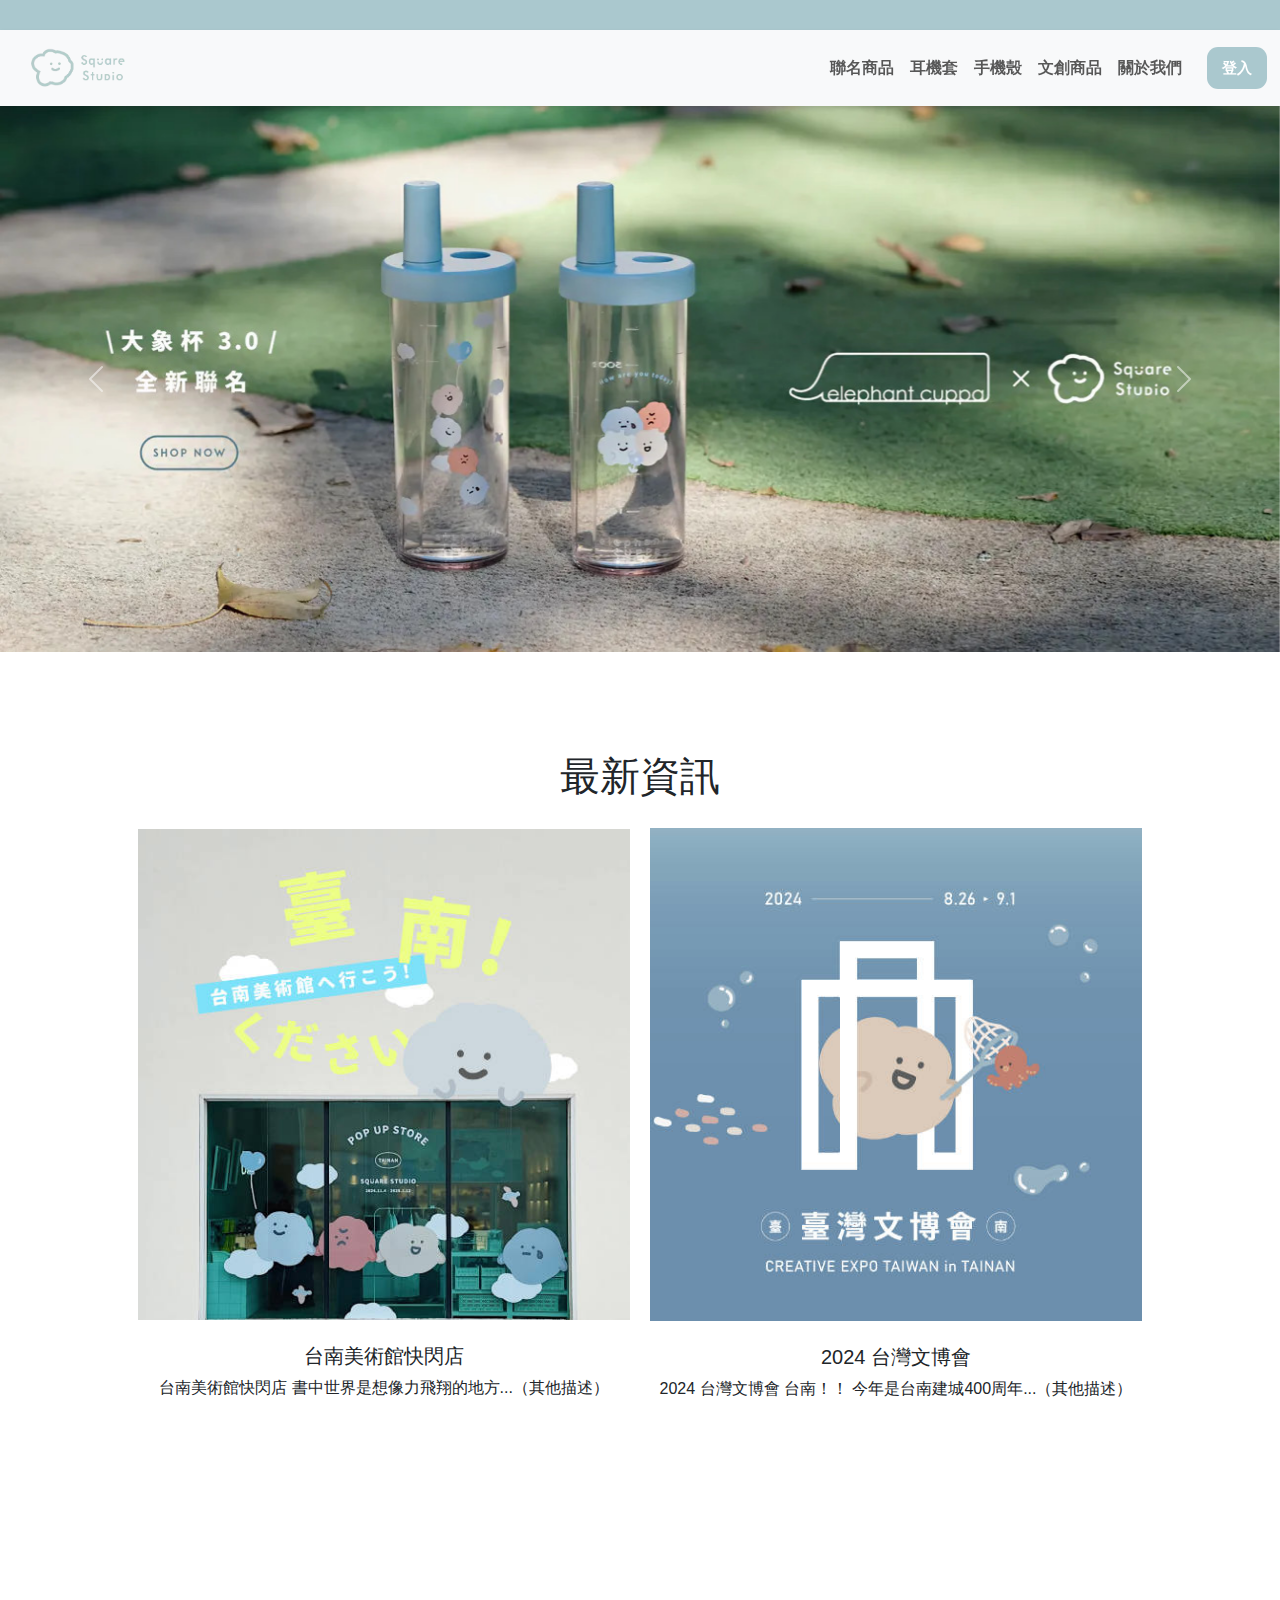
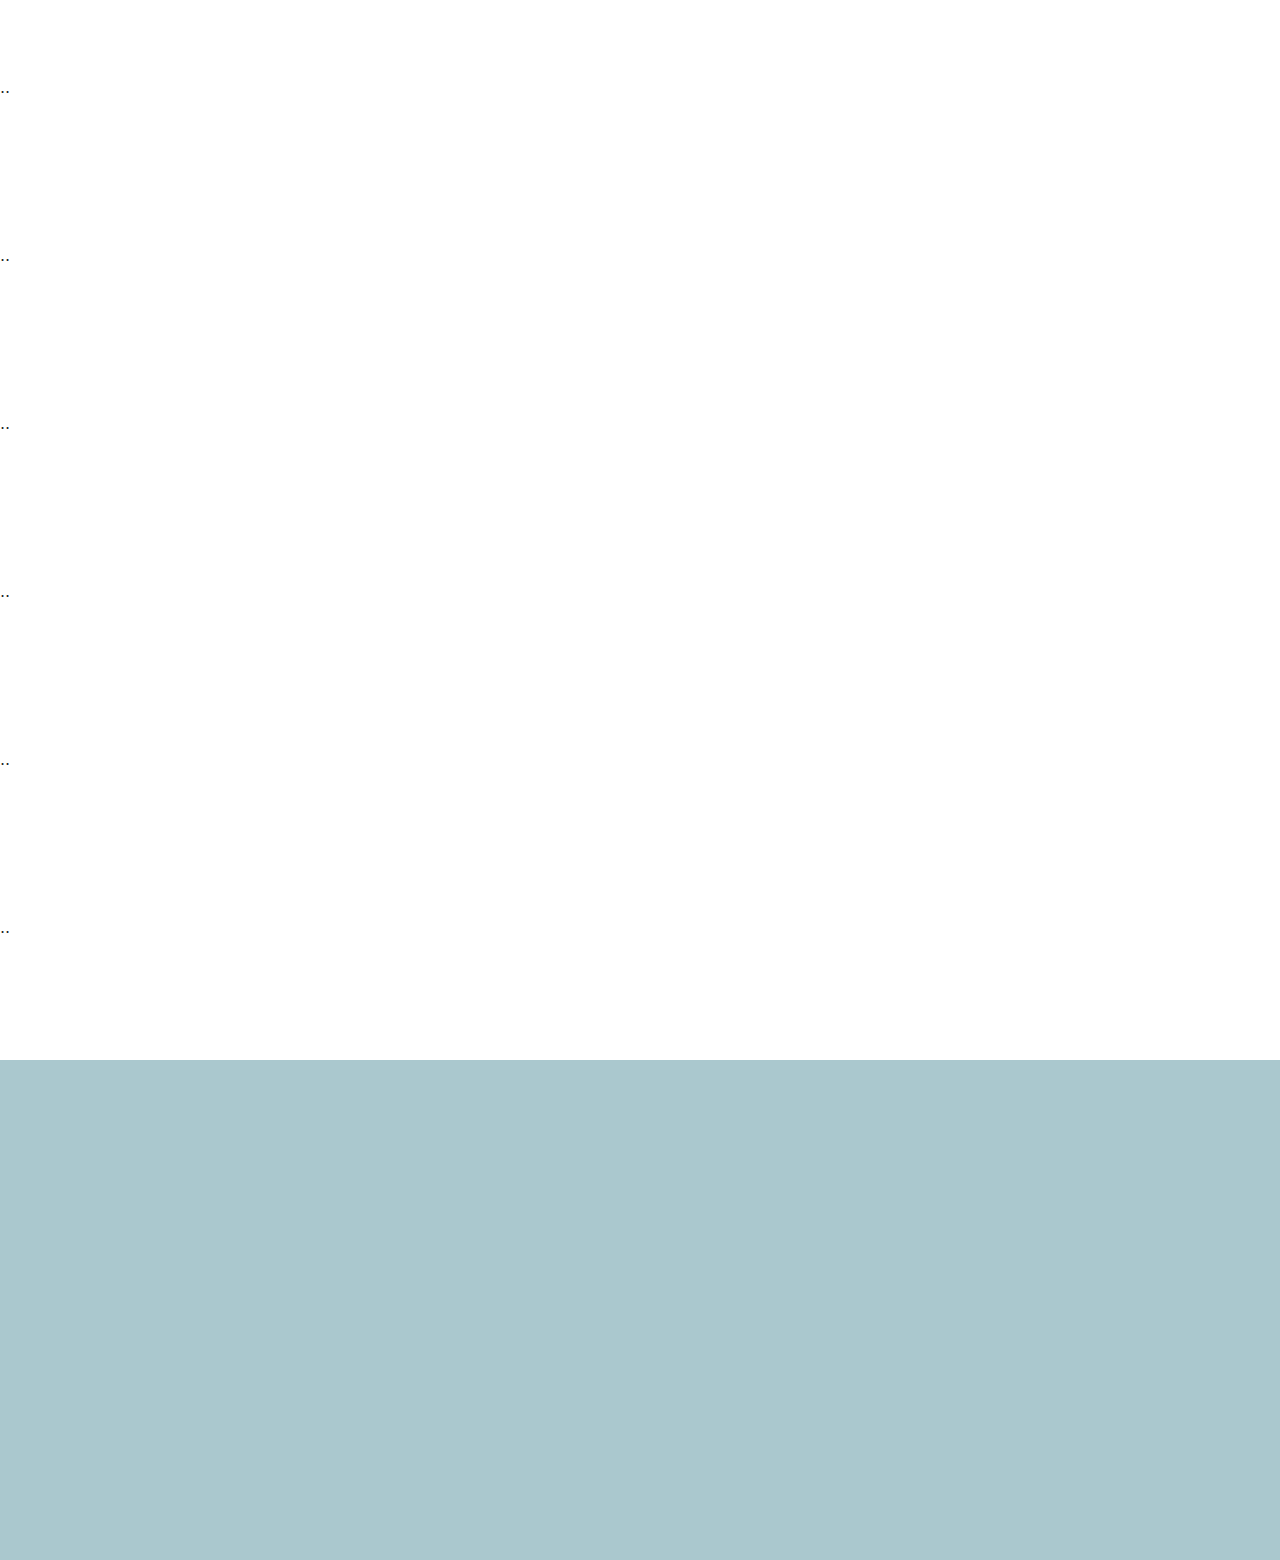
==== index.html @ a5f335f6 "layout 第一版" ====
<!DOCTYPE html>
<html lang="zh-Hant">
  <head>
    <meta charset="UTF-8" />
    <meta name="viewport" content="width=device-width, initial-scale=1.0" />
    <title>文創</title>
    <link
      href="https://cdn.jsdelivr.net/npm/bootstrap@5.3.3/dist/css/bootstrap.min.css"
      rel="stylesheet"
    />
    <link rel="stylesheet" href="styles.css" />
    <script src="https://cdn.jsdelivr.net/npm/bootstrap@5.3.3/dist/js/bootstrap.bundle.min.js"></script>
  </head>
  <body>
    <div class="nav-box"></div>
    <!-- Navbar -->
    <nav class="navbar navbar-expand-lg navbar-light bg-light sticky-top">
      <div class="container-fluid">
        <!-- 左側Logo -->
        <a class="navbar-brand d-flex align-items-center" href="index.html">
          <img src="images/logo.png" alt="Logo" height="50" class="me-2" />
        </a>

        <!-- 漢堡選單按鈕 -->
        <button
          class="navbar-toggler"
          type="button"
          data-bs-toggle="collapse"
          data-bs-target="#navbarNavDropdown"
          aria-controls="navbarNavDropdown"
          aria-expanded="false"
          aria-label="Toggle navigation"
        >
          <span class="navbar-toggler-icon"></span>
        </button>

        <!-- 導覽連結 -->
        <div class="collapse navbar-collapse" id="navbarNavDropdown">
          <ul class="navbar-nav ms-auto">
            <!-- <li class="nav-item dropdown">
              <a
                class="nav-link dropdown-toggle"
                href="#"
                role="button"
                data-bs-toggle="dropdown"
                aria-expanded="false"
              >
                所有商品
              </a>
              <ul class="dropdown-menu">
                <li><a class="dropdown-item" href="#">數位週邊</a></li>
                <li><a class="dropdown-item" href="#">錯誤圖</a></li>
                <li><a class="dropdown-item" href="#">娃娃抱枕</a></li>
                <li><a class="dropdown-item" href="#">杯子系列</a></li>
                <li><a class="dropdown-item" href="#">手帳文具</a></li>
                <li><a class="dropdown-item" href="#">包袋系列</a></li>
                <li><a class="dropdown-item" href="#">防疫小物</a></li>
              </ul>
            </li> -->
            <li class="nav-item">
              <a class="nav-link" href="#">聯名商品</a>
            </li>
            <li class="nav-item">
              <a class="nav-link" href="#">耳機套</a>
            </li>
            <li class="nav-item">
              <a class="nav-link" href="#">手機殼</a>
            </li>
            <li class="nav-item">
              <a class="nav-link" href="#">文創商品</a>
            </li>
            <li class="nav-item">
              <a class="nav-link" href="#">關於我們</a>
            </li>
            <li class="nav-item">
              <a class="nav-link" href="#"></a>
            </li>
          </ul>
          <div class="loginBtn">
            <button class="custom-button" href="#">登入</button>
          </div>
        </div>
      </div>
    </nav>

    <!-- <div class="content">
      <img src="images/image.png" alt="主圖片" class="img-fluid w-100" />
    </div> -->
    <!-- 自動輪播 -->
    <div
      id="carouselExampleInterval"
      class="carousel slide"
      data-bs-ride="carousel"
    >
      <div class="carousel-inner">
        <div class="carousel-item active" data-bs-interval="5000">
          <a
            href="https://www.squarestudiotw.com/zh-hant/categories/elephant-cuppa"
            ><img src="images/bottle.jpg" class="d-block w-100" alt="..."
          /></a>
        </div>
        <div class="carousel-item" data-bs-interval="10000">
          <img src="images/cloud_bag.jpg" class="d-block w-100" alt="..." />
        </div>
        <div class="carousel-item">
          <img src="images/white_cloud.jpg" class="d-block w-100" alt="..." />
        </div>
      </div>
      <button
        class="carousel-control-prev"
        type="button"
        data-bs-target="#carouselExampleInterval"
        data-bs-slide="prev"
      >
        <span class="carousel-control-prev-icon" aria-hidden="true"></span>
        <span class="visually-hidden">Previous</span>
      </button>
      <button
        class="carousel-control-next"
        type="button"
        data-bs-target="#carouselExampleInterval"
        data-bs-slide="next"
      >
        <span class="carousel-control-next-icon" aria-hidden="true"></span>
        <span class="visually-hidden">Next</span>
      </button>
    </div>

    <div class="mid-section">
      <h1>最新資訊</h1>
      <div class="mid-card">
        <div class="section">
          <img src="images/news1.jpg" alt="Left Image" />
          <br />
          <h5>台南美術館快閃店</h5>
          <p>台南美術館快閃店 書中世界是想像力飛翔的地方...（其他描述）</p>
        </div>
        <div class="section">
          <img src="images/news2.jpg" alt="Right Image" />
          <br />
          <h5>2024 台灣文博會</h5>
          <p>2024 台灣文博會 台南！！ 今年是台南建城400周年...（其他描述）</p>
        </div>
      </div>
    </div>

    <div>
      <br />..<br /><br /><br /><br /><br /><br /><br />..<br /><br /><br /><br /><br /><br /><br />..<br /><br /><br /><br /><br /><br />
      <br />..<br /><br /><br /><br /><br /><br /><br />..<br /><br /><br /><br /><br /><br /><br />..<br /><br /><br /><br /><br /><br />
    </div>
    <div class="footer"></div>
  </body>
</html>
---- styles.css ----
/* 最上方藍藍 */
.nav-box {
  height: 30px;
  background-color: #aac8ce;
  color: #fff;
  padding: 10px;
  text-align: center;
  font-size: 18px;
}

/* navbar下方陰影 */
.navbar {
  box-shadow: 0 2px 4px rgba(0, 0, 0, 0.1);
}

.navbar ul li a {
  font-weight: bold;
}

/* 藍綠色按鈕 */
.custom-button {
  background-color: #aac8ce;
  color: white; /* 按鈕文字顏色 */
  font-weight: bold;
  border: none; /* 去除邊框 */
  padding: 10px 15px; /* 內邊距 */
  text-align: center; /* 文字居中 */
  font-size: 15px; /* 字體大小 */
  margin: 2px 1px; /* 外邊距 */
  border-radius: 11px;
}

.mid-section {
  display: flex;
  flex-direction: column;
  align-items: center;
  /* justify-content: center; */
  font-family: Arial, sans-serif;
  height: 100vh;
  margin: 0;
  margin-top: 100px; /* 添加上邊距 */
}

.mid-card {
  display: flex;
  justify-content: center;
  align-items: center;
  width: 80%;
  margin-top: 20px;
}
.section {
  margin: 0 10px;
  text-align: center;
}
.section img {
  width: 100%;
  max-width: 500px;
  height: auto;
  display: block;
  margin: 0 auto;
}

.footer {
  background-color: #aac8ce;
  height: 500px;
  width: 100%;
}
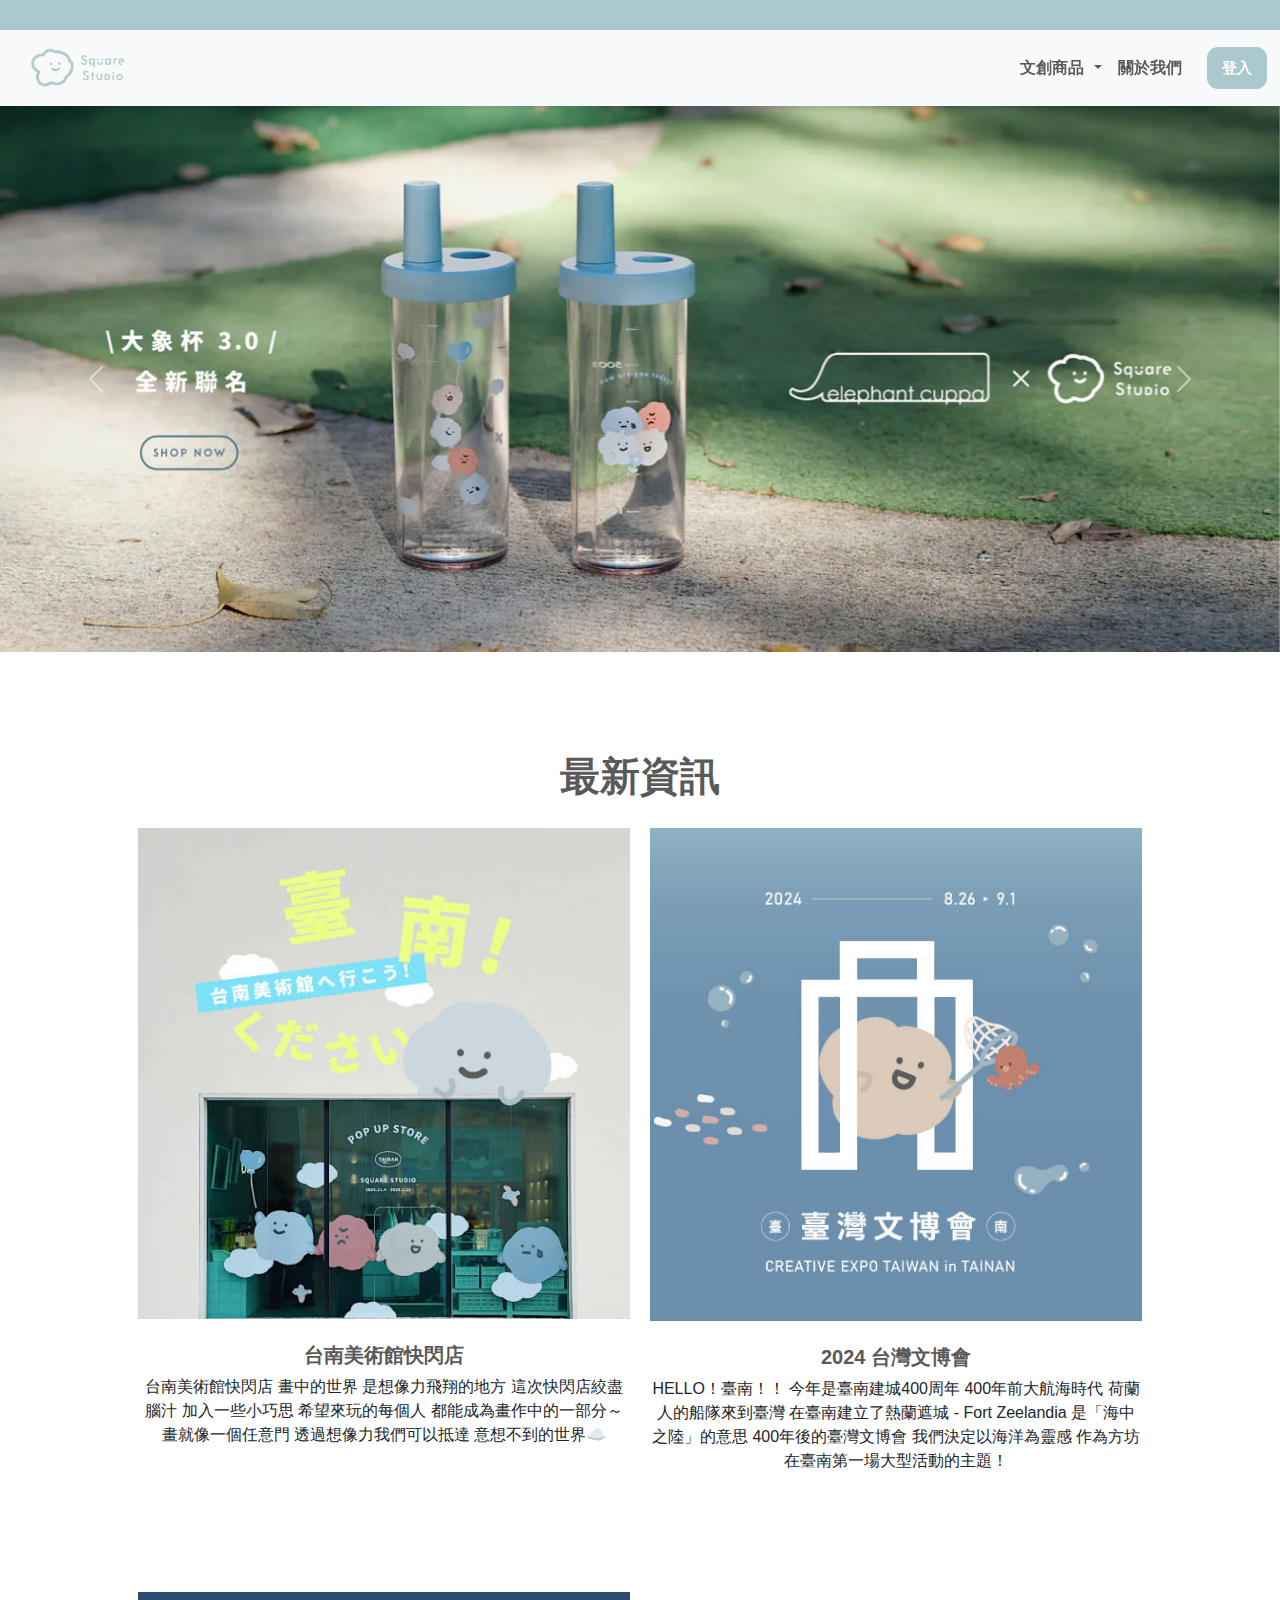
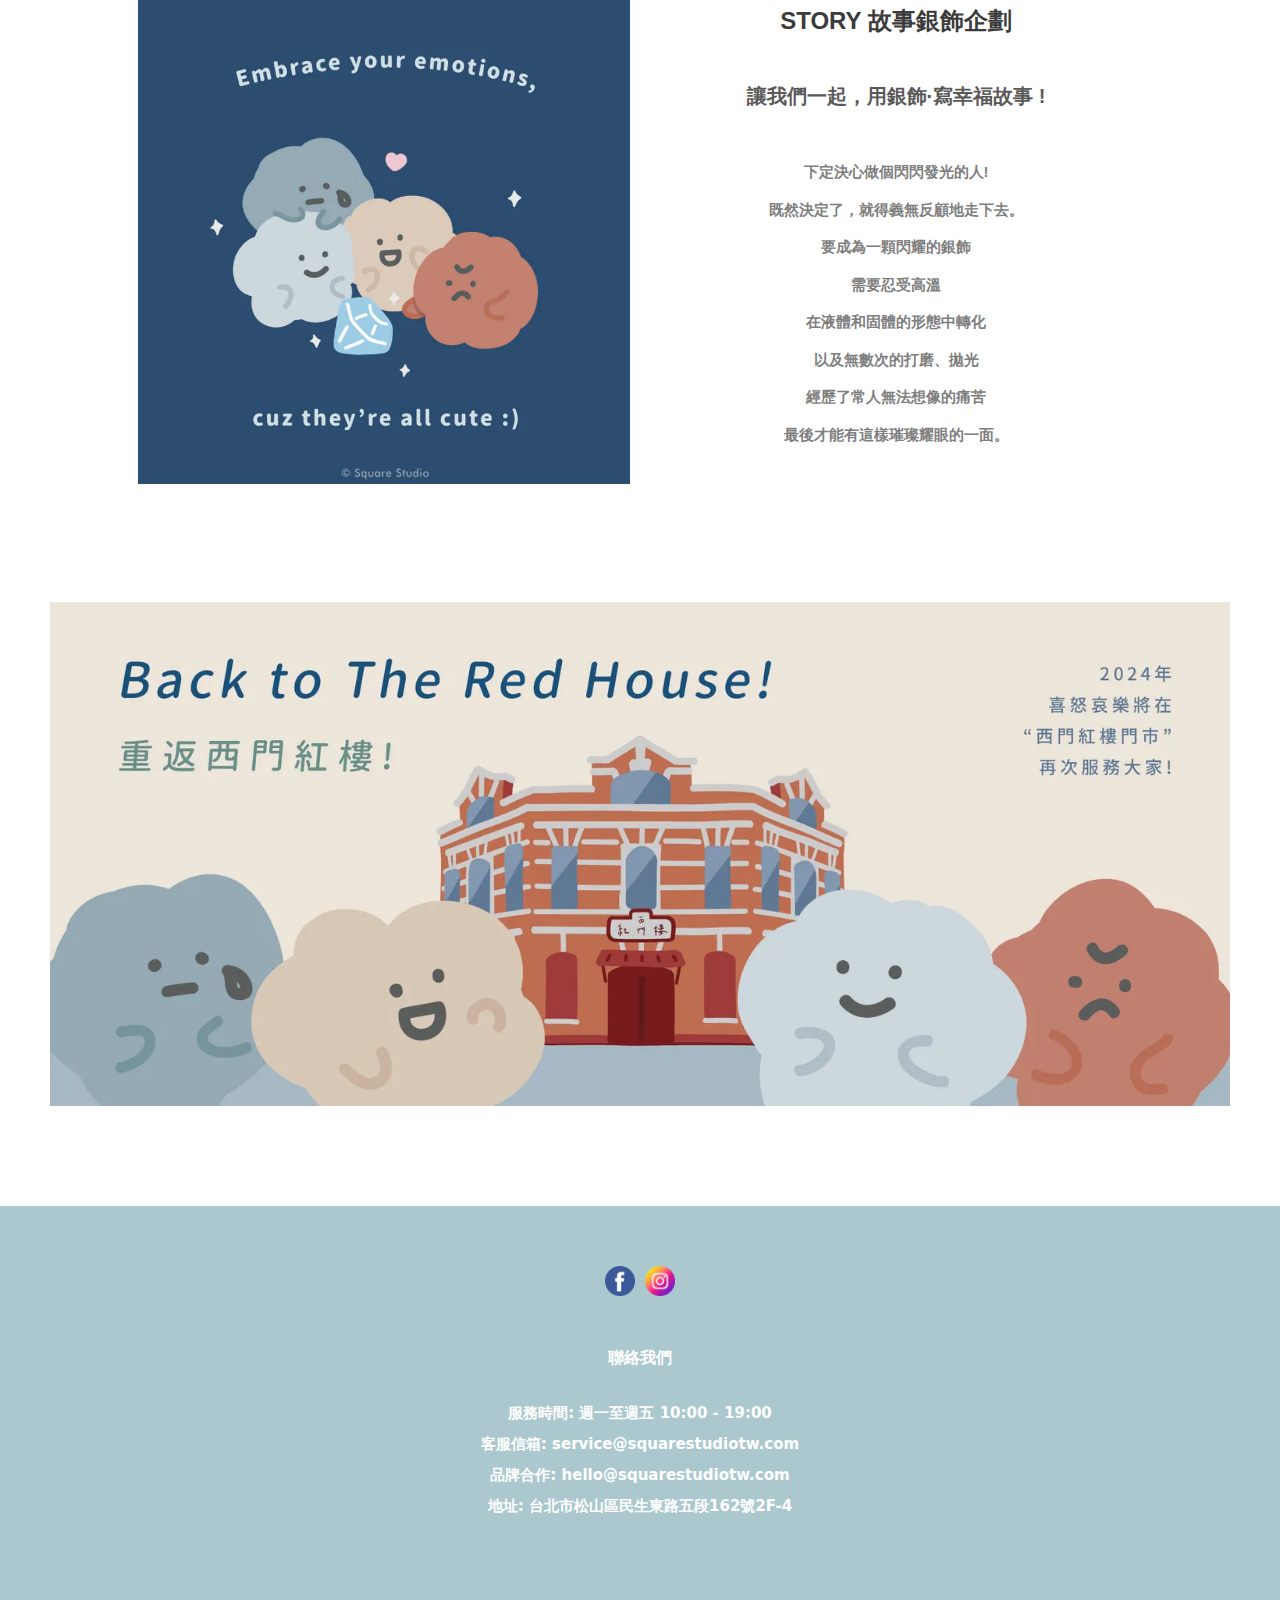
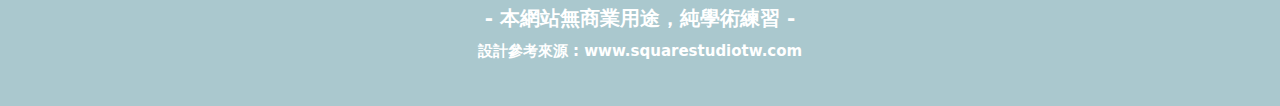
==== commit 2b22a139: "layout部分首頁、商品頁1and2 、關於我們、非常簡易購物車" ====
--- a/index.html
+++ b/index.html
@@ -3,7 +3,8 @@
   <head>
     <meta charset="UTF-8" />
     <meta name="viewport" content="width=device-width, initial-scale=1.0" />
-    <title>文創</title>
+    <title>文創小專題</title>
+    <link rel="shortcut icon" href="images/cloud.ico" type="image/x-icon" />
     <link
       href="https://cdn.jsdelivr.net/npm/bootstrap@5.3.3/dist/css/bootstrap.min.css"
       rel="stylesheet"
@@ -11,6 +12,7 @@
     <link rel="stylesheet" href="styles.css" />
     <script src="https://cdn.jsdelivr.net/npm/bootstrap@5.3.3/dist/js/bootstrap.bundle.min.js"></script>
   </head>
+
   <body>
     <div class="nav-box"></div>
     <!-- Navbar -->
@@ -37,7 +39,7 @@
         <!-- 導覽連結 -->
         <div class="collapse navbar-collapse" id="navbarNavDropdown">
           <ul class="navbar-nav ms-auto">
-            <!-- <li class="nav-item dropdown">
+            <li class="nav-item dropdown">
               <a
                 class="nav-link dropdown-toggle"
                 href="#"
@@ -45,32 +47,15 @@
                 data-bs-toggle="dropdown"
                 aria-expanded="false"
               >
-                所有商品
+                文創商品
               </a>
               <ul class="dropdown-menu">
-                <li><a class="dropdown-item" href="#">數位週邊</a></li>
-                <li><a class="dropdown-item" href="#">錯誤圖</a></li>
-                <li><a class="dropdown-item" href="#">娃娃抱枕</a></li>
-                <li><a class="dropdown-item" href="#">杯子系列</a></li>
-                <li><a class="dropdown-item" href="#">手帳文具</a></li>
-                <li><a class="dropdown-item" href="#">包袋系列</a></li>
-                <li><a class="dropdown-item" href="#">防疫小物</a></li>
+                <li><a class="dropdown-item" href="shop1.html">杯子系列</a></li>
+                <li><a class="dropdown-item" href="shop2.html">娃娃抱枕</a></li>
               </ul>
-            </li> -->
-            <li class="nav-item">
-              <a class="nav-link" href="#">聯名商品</a>
             </li>
             <li class="nav-item">
-              <a class="nav-link" href="#">耳機套</a>
-            </li>
-            <li class="nav-item">
-              <a class="nav-link" href="#">手機殼</a>
-            </li>
-            <li class="nav-item">
-              <a class="nav-link" href="#">文創商品</a>
-            </li>
-            <li class="nav-item">
-              <a class="nav-link" href="#">關於我們</a>
+              <a class="nav-link" href="about.html">關於我們</a>
             </li>
             <li class="nav-item">
               <a class="nav-link" href="#"></a>
@@ -83,9 +68,6 @@
       </div>
     </nav>
 
-    <!-- <div class="content">
-      <img src="images/image.png" alt="主圖片" class="img-fluid w-100" />
-    </div> -->
     <!-- 自動輪播 -->
     <div
       id="carouselExampleInterval"
@@ -93,17 +75,16 @@
       data-bs-ride="carousel"
     >
       <div class="carousel-inner">
-        <div class="carousel-item active" data-bs-interval="5000">
-          <a
-            href="https://www.squarestudiotw.com/zh-hant/categories/elephant-cuppa"
-            ><img src="images/bottle.jpg" class="d-block w-100" alt="..."
+        <div class="carousel-item active" data-bs-interval="3000">
+          <a href="shop1.html"
+            ><img src="images/bottle.jpg" class="d-block w-100" alt="bottle"
           /></a>
         </div>
-        <div class="carousel-item" data-bs-interval="10000">
-          <img src="images/cloud_bag.jpg" class="d-block w-100" alt="..." />
+        <div class="carousel-item" data-bs-interval="5000">
+          <img src="images/cloud_bag.jpg" class="d-block w-100" alt="bag" />
         </div>
         <div class="carousel-item">
-          <img src="images/white_cloud.jpg" class="d-block w-100" alt="..." />
+          <img src="images/miniwawa.webp" class="d-block w-100" alt="cloud" />
         </div>
       </div>
       <button
@@ -126,28 +107,93 @@
       </button>
     </div>
 
-    <div class="mid-section">
+    <!-- 中間介紹區塊 -->
+    <div class="first-section">
       <h1>最新資訊</h1>
       <div class="mid-card">
-        <div class="section">
+        <div class="card-section">
           <img src="images/news1.jpg" alt="Left Image" />
           <br />
           <h5>台南美術館快閃店</h5>
-          <p>台南美術館快閃店 書中世界是想像力飛翔的地方...（其他描述）</p>
+          <p>
+            台南美術館快閃店 畫中的世界 是想像力飛翔的地方 這次快閃店絞盡腦汁
+            加入一些小巧思 希望來玩的每個人 都能成為畫作中的一部分～
+            畫就像一個任意門 透過想像力我們可以抵達 意想不到的世界☁️
+          </p>
         </div>
-        <div class="section">
+        <div class="card-section">
           <img src="images/news2.jpg" alt="Right Image" />
           <br />
           <h5>2024 台灣文博會</h5>
-          <p>2024 台灣文博會 台南！！ 今年是台南建城400周年...（其他描述）</p>
+          <p>
+            HELLO！臺南！！ 今年是臺南建城400周年 400年前大航海時代
+            荷蘭人的船隊來到臺灣 在臺南建立了熱蘭遮城 - Fort Zeelandia
+            是「海中之陸」的意思 400年後的臺灣文博會 我們決定以海洋為靈感
+            作為方坊在臺南第一場大型活動的主題！
+          </p>
         </div>
       </div>
     </div>
 
-    <div>
-      <br />..<br /><br /><br /><br /><br /><br /><br />..<br /><br /><br /><br /><br /><br /><br />..<br /><br /><br /><br /><br /><br />
-      <br />..<br /><br /><br /><br /><br /><br /><br />..<br /><br /><br /><br /><br /><br /><br />..<br /><br /><br /><br /><br /><br />
+    <div class="second-section">
+      <div class="mid-card">
+        <div class="card-section">
+          <img src="images/ring.jpg" alt="Left Image" />
+        </div>
+        <div class="card-section2">
+          <h4>STORY 故事銀飾企劃</h4>
+          <br />
+          <h5>讓我們一起，用銀飾·寫幸福故事 !</h5>
+          <p
+            style="
+              font-weight: bold;
+              font-size: 15px;
+              color: rgb(127, 127, 127);
+            "
+          >
+            <br />
+            下定決心做個閃閃發光的人!<br />
+            既然決定了，就得義無反顧地走下去。<br />
+            要成為一顆閃耀的銀飾<br />
+            需要忍受高溫<br />
+            在液體和固體的形態中轉化<br />
+            以及無數次的打磨、拋光<br />
+            經歷了常人無法想像的痛苦<br />
+            最後才能有這樣璀璨耀眼的一面。<br />
+          </p>
+        </div>
+      </div>
     </div>
-    <div class="footer"></div>
+
+    <div class="third-section">
+      <img src="images/redhouse.jpg" alt="" />
+    </div>
+
+    <!-- 底部 -->
+    <div class="footer">
+      <div class="social-icons">
+        <button>
+          <img src="images/fb.png" alt="fb icon" />
+        </button>
+        <button>
+          <img src="images/ig.png" alt="ig icon" />
+        </button>
+      </div>
+      <div>
+        <br />
+        <p style="font-weight: bold; font-size: 16px">聯絡我們</p>
+        <br />
+        <p>服務時間: 週一至週五 10:00 - 19:00</p>
+        <p>客服信箱: service@squarestudiotw.com</p>
+        <p>品牌合作: hello@squarestudiotw.com</p>
+        <p>地址: 台北市松山區民生東路五段162號2F-4</p>
+      </div>
+      <div>
+        <br />
+        <br />
+        <p style="font-size: 20px">- 本網站無商業用途，純學術練習 -</p>
+        <p>設計參考來源 : www.squarestudiotw.com</p>
+      </div>
+    </div>
   </body>
 </html>
--- a/styles.css
+++ b/styles.css
@@ -1,11 +1,8 @@
 /* 最上方藍藍 */
 .nav-box {
+  background-color: #aac8ce;
   height: 30px;
-  background-color: #aac8ce;
-  color: #fff;
-  padding: 10px;
   text-align: center;
-  font-size: 18px;
 }
 
 /* navbar下方陰影 */
@@ -13,55 +10,215 @@
   box-shadow: 0 2px 4px rgba(0, 0, 0, 0.1);
 }
 
+/* navbar字體 */
 .navbar ul li a {
   font-weight: bold;
+}
+
+.dropdown-menu {
+  border: none;
+  box-shadow: 0 2px 4px rgba(0, 0, 0, 0.1);
 }
 
 /* 藍綠色按鈕 */
 .custom-button {
   background-color: #aac8ce;
+  border: none; /* 去除邊框 */
+  border-radius: 11px; /* 圓角邊框 */
   color: white; /* 按鈕文字顏色 */
-  font-weight: bold;
-  border: none; /* 去除邊框 */
+  font-size: 15px; /* 字體大小 */
+  font-weight: bold;
+  margin: 2px 1px; /* 外邊距 */
   padding: 10px 15px; /* 內邊距 */
   text-align: center; /* 文字居中 */
-  font-size: 15px; /* 字體大小 */
-  margin: 2px 1px; /* 外邊距 */
-  border-radius: 11px;
-}
-
-.mid-section {
-  display: flex;
-  flex-direction: column;
-  align-items: center;
-  /* justify-content: center; */
+}
+
+.first-section {
+  align-items: center;
+  display: flex;
+  flex-direction: column;
   font-family: Arial, sans-serif;
-  height: 100vh;
+  height: 90vh;
   margin: 0;
   margin-top: 100px; /* 添加上邊距 */
 }
 
 .mid-card {
+  align-items: flex-start; /* 確保所有項目頂部對齊 */
   display: flex;
   justify-content: center;
-  align-items: center;
+  margin-top: 20px;
   width: 80%;
-  margin-top: 20px;
-}
-.section {
+}
+
+.card-section {
+  align-items: center;
+  display: flex;
+  flex-direction: column;
   margin: 0 10px;
   text-align: center;
-}
-.section img {
-  width: 100%;
+  width: 500px;
+}
+
+.card-section2 {
+  align-items: center;
+  display: flex;
+  flex-direction: column;
+  margin: 0 10px;
+  margin-top: 15px;
+  text-align: center;
+  width: 500px;
+  line-height: 2.5;
+}
+
+.card-section2 p {
+  font-weight: bold;
+  font-size: 15px;
+  color: rgb(127, 127, 127);
+}
+
+.card-section img {
+  height: auto;
+  margin: 0 auto;
   max-width: 500px;
-  height: auto;
-  display: block;
-  margin: 0 auto;
+  width: 100%;
+}
+
+.second-section {
+  align-items: center;
+  display: flex;
+  flex-direction: column;
+  font-family: Arial, sans-serif;
+  height: 70vh;
+  /* margin: 0; */
+  margin-top: 10px; /* 添加上邊距 */
+}
+
+.third-section {
+  align-items: center;
+  display: flex;
+  flex-direction: column;
+  height: auto;
+  width: auto;
+}
+
+.third-section img {
+  padding: 0 50px;
+  height: auto;
+  max-width: 100%;
 }
 
 .footer {
+  display: flex;
+  flex-direction: column;
+  align-items: center;
   background-color: #aac8ce;
   height: 500px;
-  width: 100%;
-}
+  padding: 30px;
+  text-align: center; /* 文字居中 */
+  margin-top: 100px;
+  width: 100%; /* 固定位置 */
+}
+
+.footer div {
+  margin-top: 30px;
+}
+
+.footer div p {
+  color: white;
+  font-size: 15px;
+  font-weight: bold;
+  line-height: 1;
+}
+
+.footer div img {
+  width: 30px;
+  height: auto;
+}
+.social-icons {
+  display: flex;
+  gap: 10px; /* 設置圖標之間的間距 */
+}
+
+.social-icons button {
+  background: none; /* 移除背景 */
+  border: none; /* 移除邊框 */
+  padding: 0; /* 移除內邊距 */
+  cursor: pointer; /* 手勢游標 */
+}
+
+.about_container {
+  display: flex;
+  justify-content: space-between; /* 確保圖片之間等距 */
+  padding: 0 50px; /* 調整這裡的值來設置最左和最右的圖片與網頁邊緣的距離 */
+}
+.about_container img {
+  width: 32.5%; /* 確保圖片佔容器的百分比寬度，讓它們能隨頁面大小變化 */
+  height: auto; /* 確保圖片高度自適應 */
+}
+
+h1 {
+  color: rgb(90, 89, 89);
+  font-weight: bold;
+}
+
+h4 {
+  color: rgb(60, 59, 59);
+  font-weight: bold;
+}
+
+h5 {
+  color: rgb(90, 89, 89);
+  font-weight: bold;
+}
+
+/*login配置  */
+#message,
+#userInfo {
+  margin-top: 20px;
+}
+.hidden {
+  display: none;
+}
+
+#loginForm > input {
+  width: 100%;
+  padding: 10px;
+  margin: 10px 0;
+  border: 1px solid #ddd;
+  border-radius: 4px;
+}
+#loginForm > button {
+  width: 100%;
+  padding: 10px;
+  background-color: #aac8ce;
+  color: white;
+  border: none;
+  border-radius: 4px;
+  cursor: pointer;
+  margin-top: 10px;
+}
+
+.modal-footer > button {
+  width: 100%;
+  padding: 10px;
+  color: white;
+  border: none;
+  border-radius: 4px;
+  cursor: pointer;
+  margin-top: 10px;
+}
+
+#loginNav {
+  font-size: 16px;
+  color: #fff;
+  background-color: #aac8ce;
+  padding: 10px 15px;
+  border-radius: 5px;
+  border: none;
+  cursor: pointer;
+}
+
+#loginNav:hover {
+  background-color: #aac8ce;
+}
